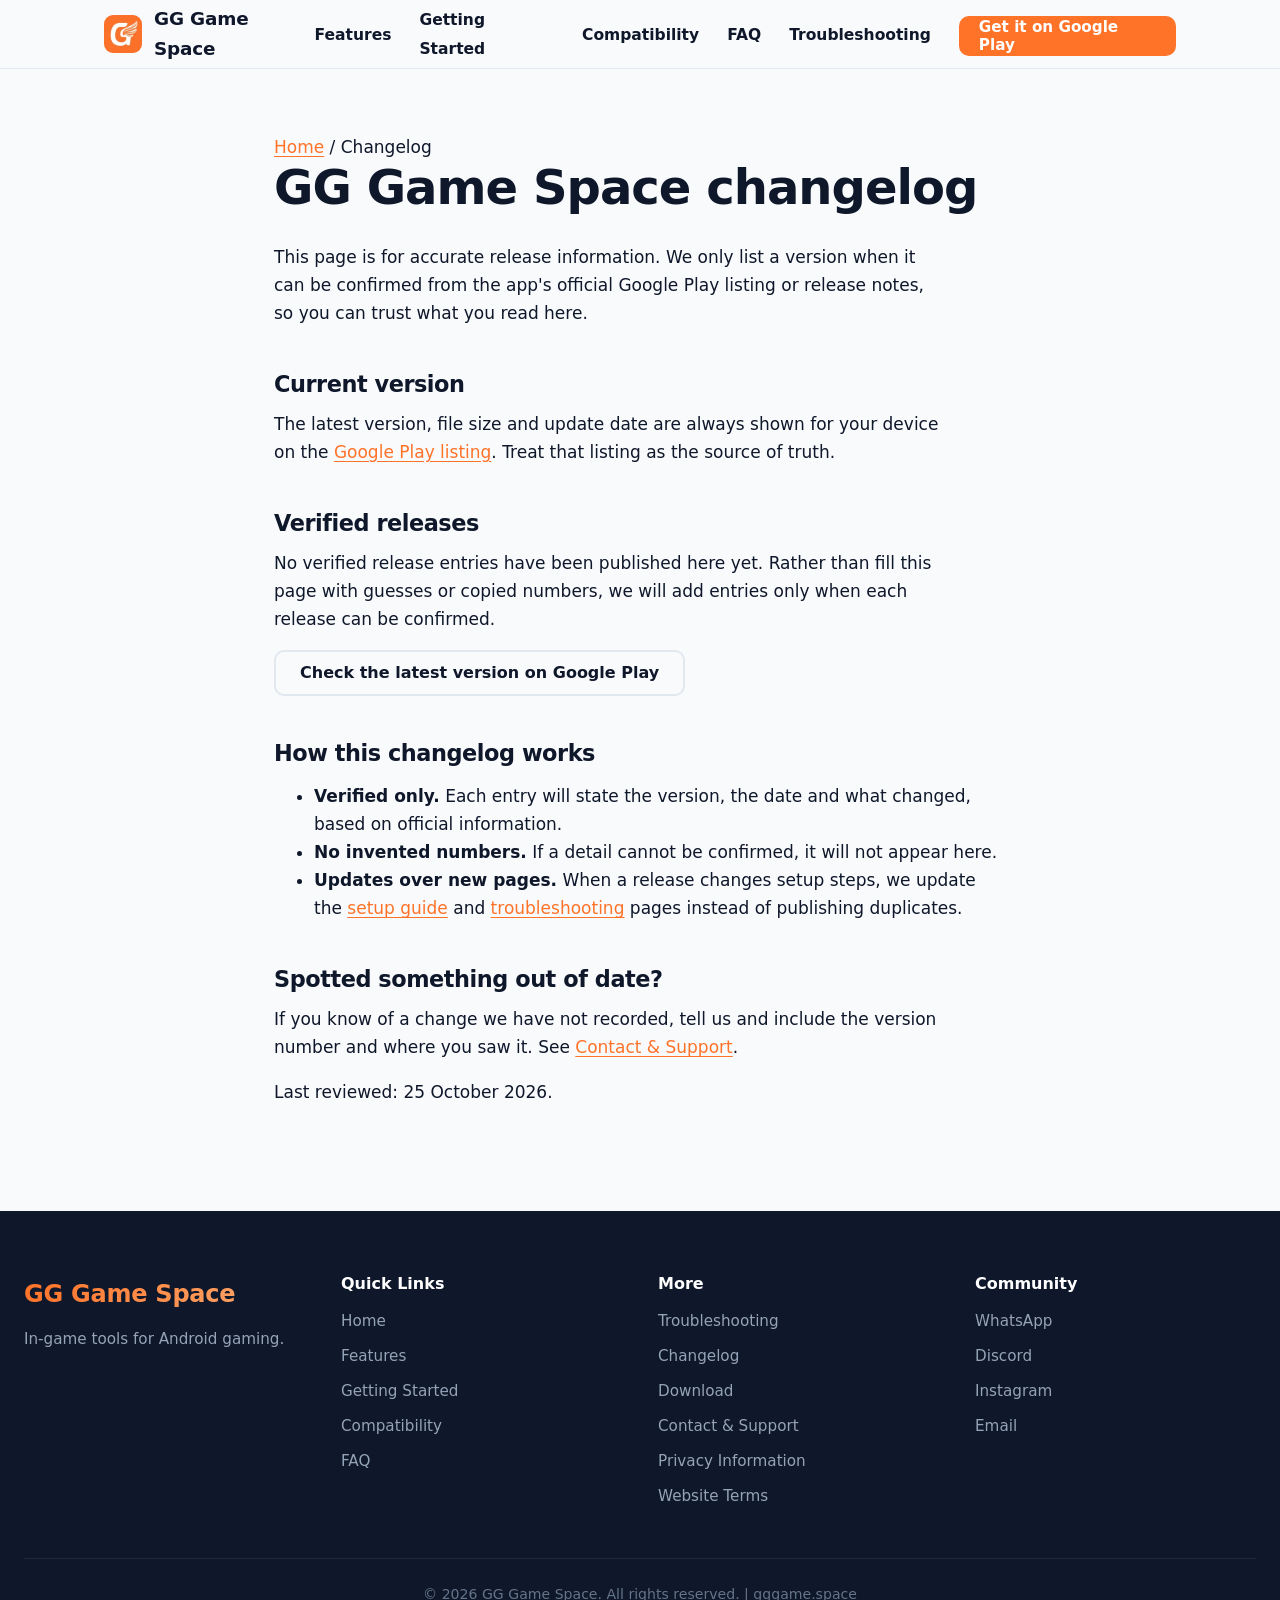
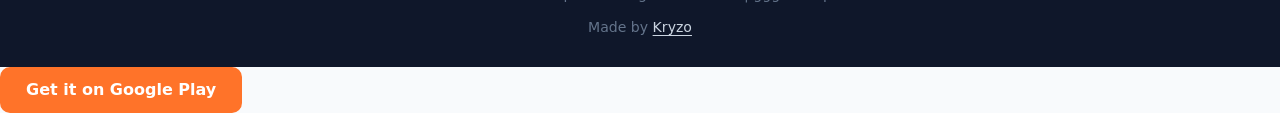
==== changelog.html @ 3f1c3c82 "Add files via upload" ====
<!doctype html>
<html lang="en">
<head>
<meta charset="utf-8">
<meta name="viewport" content="width=device-width,initial-scale=1">
<title>GG Game Space Changelog – Versions &amp; Updates</title>
<meta name="description" content="How the GG Game Space changelog works: where to check the current version on Google Play, and how verified release notes are added here over time.">
<meta name="keywords" content="GG Game Space, GG Game Space changelog, GG Game Space update, GG Game Space version, GG Game Space release notes, Android gaming tools updates">
<link rel="canonical" href="https://www.gggame.space/changelog">
<meta name="theme-color" content="#070b14">
<link rel="icon" href="/favicon.ico" sizes="32x32">
<link rel="icon" type="image/png" href="/assets/img/favicon-32.png">
<link rel="apple-touch-icon" href="/assets/img/apple-touch-icon.png">
<meta property="og:type" content="website">
<meta property="og:site_name" content="GG Game Space">
<meta property="og:title" content="GG Game Space Changelog – Versions &amp; Updates">
<meta property="og:description" content="Where to check the current GG Game Space version, and how verified release notes are added to this changelog.">
<meta property="og:url" content="https://www.gggame.space/changelog">
<meta property="og:image" content="https://www.gggame.space/assets/img/og-image.jpg">
<meta property="og:image:width" content="1733">
<meta property="og:image:height" content="907">
<meta name="twitter:card" content="summary_large_image">
<meta name="twitter:title" content="GG Game Space Changelog – Versions &amp; Updates">
<meta name="twitter:description" content="Where to check the current GG Game Space version, and how verified release notes are added to this changelog.">
<meta name="twitter:image" content="https://www.gggame.space/assets/img/og-image.jpg">
<script type="application/ld+json">{"@context":"https://schema.org","@type":"BreadcrumbList","itemListElement":[{"@type":"ListItem","position":1,"name":"Home","item":"https://www.gggame.space/"},{"@type":"ListItem","position":2,"name":"Changelog","item":"https://www.gggame.space/changelog"}]}</script>
<link rel="stylesheet" href="/assets/css/style.css">
</head>
<body>
<a class="skip" href="#main">Skip to content</a>
<header class="nav"><div class="wrap">
<a class="brand" href="/" aria-label="GG Game Space, homepage"><img src="/assets/img/logo-96.webp" width="38" height="38" alt=""><span>GG Game Space</span></a>
<button class="menu-btn" aria-label="Menu" aria-expanded="false" aria-controls="nav-links"><span></span></button>
<ul class="links" id="nav-links">
<li><a href="/features">Features</a></li>
<li><a href="/getting-started">Getting Started</a></li>
<li><a href="/compatibility">Compatibility</a></li>
<li><a href="/faq">FAQ</a></li>
<li><a href="/troubleshooting">Troubleshooting</a></li>
<li><a class="btn sm" data-download href="https://play.google.com/store/apps/details?id=com.zjx.gamebox">Download</a></li>
</ul></div></header>

<main id="main" class="legal"><div class="wrap">
<nav class="bcrumb" aria-label="Breadcrumb"><a href="/">Home</a> <span aria-hidden="true">/</span> <span aria-current="page">Changelog</span></nav>
<h1>GG Game Space changelog</h1>
<p>This page is for accurate release information. We only list a version when it can be confirmed from the app's official Google Play listing or release notes, so you can trust what you read here.</p>

<h2>Current version</h2>
<p>The latest version, file size and update date are always shown for your device on the <a href="https://play.google.com/store/apps/details?id=com.zjx.gamebox" target="_blank" rel="noopener noreferrer">Google Play listing</a>. Treat that listing as the source of truth.</p>

<h2>Verified releases</h2>
<p>No verified release entries have been published here yet. Rather than fill this page with guesses or copied numbers, we will add entries only when each release can be confirmed.</p>
<p class="lead-row"><a class="btn ghost" href="https://play.google.com/store/apps/details?id=com.zjx.gamebox" target="_blank" rel="noopener noreferrer">Check the latest version on Google Play</a></p>

<h2>How this changelog works</h2>
<ul>
<li><strong>Verified only.</strong> Each entry will state the version, the date and what changed, based on official information.</li>
<li><strong>No invented numbers.</strong> If a detail cannot be confirmed, it will not appear here.</li>
<li><strong>Updates over new pages.</strong> When a release changes setup steps, we update the <a href="/getting-started">setup guide</a> and <a href="/troubleshooting">troubleshooting</a> pages instead of publishing duplicates.</li>
</ul>

<h2>Spotted something out of date?</h2>
<p>If you know of a change we have not recorded, tell us and include the version number and where you saw it. See <a href="/contact">Contact &amp; Support</a>.</p>

<p class="updated">Last reviewed: 25 October 2026.</p>
</div></main>

<footer><div class="wrap"><div class="footer-grid">
<div class="footer-col"><a class="brand footer-brand" href="/" aria-label="GG Game Space, homepage">GG Game Space</a><p class="footer-tagline">In-game tools for Android gaming.</p></div>
<div class="footer-col"><h2>Quick Links</h2><ul><li><a href="/">Home</a></li><li><a href="/features">Features</a></li><li><a href="/getting-started">Getting Started</a></li><li><a href="/compatibility">Compatibility</a></li><li><a href="/faq">FAQ</a></li></ul></div>
<div class="footer-col"><h2>More</h2><ul><li><a href="/troubleshooting">Troubleshooting</a></li><li><a href="/changelog">Changelog</a></li><li><a href="/download">Download</a></li><li><a href="/contact">Contact &amp; Support</a></li><li><a href="/privacy">Privacy Information</a></li><li><a href="/terms">Website Terms</a></li></ul></div>
<div class="footer-col"><h2>Community</h2><ul><li><a href="https://chat.whatsapp.com/F58Pa9J7zvk4swQgJOlMnC" target="_blank" rel="noopener noreferrer">WhatsApp</a></li><li><a href="https://discord.gg/nmSEC42psM" target="_blank" rel="noopener noreferrer">Discord</a></li><li><a href="https://www.instagram.com/gg_gaming_apps2/" target="_blank" rel="noopener noreferrer">Instagram</a></li><li><a href="mailto:sahil@ggmousepro.com">Email</a></li></ul></div>
</div><div class="footer-bottom"><p>&copy; 2026 GG Game Space. All rights reserved. | gggame.space</p><p class="made-by">Made by <a href="https://www.kryzo.space/" target="_blank" rel="noopener noreferrer">Kryzo</a></p></div></div></footer>

<div class="sticky-cta"><a class="btn" data-download data-download-label href="https://play.google.com/store/apps/details?id=com.zjx.gamebox">Get it on Google Play</a></div>

<script src="/assets/js/config.js"></script><script src="/assets/js/main.js"></script>
</body>
</html>
---- assets/css/style.css ----
:root {
  --bg: #f8fafc;
  --surface: #f1f5f9;
  --line: #e2e8f0;
  --text: #0f172a;
  --muted: #64748b;
  --orange: #ff7329;
  --orange-d: #e0601a;
  --orange-light: #ffad73;
  --ink: #ffffff;
  --footer: #0f172a;
  --font: "Segoe UI Variable Display", "Segoe UI", system-ui, -apple-system, Roboto, "Helvetica Neue", Arial, sans-serif;
  --r: 10px;
  --max: 1120px;
  --hex: polygon(25% 3%, 75% 3%, 100% 50%, 75% 97%, 25% 97%, 0 50%);
}

* {
  box-sizing: border-box
}

html {
  scroll-behavior: smooth;
  scroll-padding-top: 84px
}

body {
  margin: 0;
  background: var(--bg);
  color: var(--text);
  font: 400 1.0625rem/1.65 var(--font);
  -webkit-font-smoothing: antialiased
}

img {
  max-width: 100%;
  height: auto;
  display: block
}

a {
  color: var(--orange);
  text-underline-offset: 3px
}

h1, h2, h3 {
  line-height: 1.1;
  letter-spacing: -.02em;
  margin: 0 0 .6em;
  font-weight: 800
}

h1 {
  font-size: clamp(2.4rem, 6vw, 4.4rem)
}

h2 {
  font-size: clamp(1.75rem, 3.6vw, 2.6rem)
}

h3 {
  font-size: 1.15rem;
  letter-spacing: -.01em;
  margin-bottom: .3em
}

p {
  margin: 0 0 1em;
  max-width: 62ch
}

:focus-visible {
  outline: 3px solid var(--orange);
  outline-offset: 3px;
  border-radius: 4px
}

.wrap {
  max-width: var(--max);
  margin: 0 auto;
  padding: 0 24px
}

section {
  padding: 88px 0
}

.skip {
  position: absolute;
  left: -999px;
  top: 8px;
  background: var(--orange);
  color: var(--ink);
  padding: 8px 14px;
  z-index: 99;
  border-radius: 6px
}

.skip:focus {
  left: 8px
}

.muted {
  color: var(--muted)
}

/* nav */
.nav {
  position: sticky;
  top: 0;
  z-index: 50;
  background: rgba(248, 250, 252, .94);
  backdrop-filter: blur(8px);
  border-bottom: 1px solid var(--line)
}

.nav .wrap {
  display: flex;
  align-items: center;
  justify-content: space-between;
  height: 68px
}

.brand {
  display: flex;
  align-items: center;
  gap: 12px;
  color: var(--text);
  text-decoration: none;
  font-weight: 800;
  font-size: 1.15rem;
  letter-spacing: -.01em
}

.brand img {
  width: 38px;
  height: 38px;
  border-radius: 9px
}

.links {
  display: flex;
  align-items: center;
  gap: 28px;
  list-style: none;
  margin: 0;
  padding: 0
}

.links a {
  color: var(--text);
  text-decoration: none;
  font-size: .97rem;
  font-weight: 600
}

.links a.btn {
  color: #fff
}

.links a:hover {
  color: var(--orange)
}

.menu-btn {
  display: none;
  background: none;
  border: 1px solid var(--line);
  color: var(--text);
  width: 44px;
  height: 44px;
  border-radius: var(--r);
  cursor: pointer
}

.menu-btn span, .menu-btn span::before, .menu-btn span::after {
  display: block;
  width: 20px;
  height: 2px;
  background: currentColor;
  margin: auto;
  position: relative;
  content: ""
}

.menu-btn span::before {
  position: absolute;
  top: -6px
}

.menu-btn span::after {
  position: absolute;
  top: 6px
}

/* buttons */
.btn {
  display: inline-flex;
  align-items: center;
  justify-content: center;
  gap: 8px;
  min-height: 46px;
  padding: 0 24px;
  border-radius: var(--r);
  font: 700 1rem var(--font);
  text-decoration: none;
  border: 2px solid var(--orange);
  background: var(--orange);
  color: var(--ink);
  cursor: pointer;
  transition: background .2s, transform .2s
}

.btn:hover {
  background: var(--orange-d);
  border-color: var(--orange-d)
}

.btn:active {
  transform: translateY(1px)
}

.btn.ghost {
  background: transparent;
  color: var(--text);
  border-color: var(--line)
}

.btn.ghost:hover {
  border-color: var(--orange);
  color: var(--orange)
}

.btn[aria-disabled="true"] {
  background: transparent;
  border: 2px dashed var(--line);
  color: var(--muted);
  cursor: not-allowed;
  pointer-events: none
}

.btn.sm {
  min-height: 40px;
  padding: 0 18px;
  font-size: .95rem
}

/* hero */
.hero {
  padding: 72px 0 96px;
  overflow: hidden
}

.hero .wrap {
  display: grid;
  grid-template-columns: 1fr 1.1fr;
  gap: 56px;
  align-items: center
}

.hero p.lead {
  font-size: 1.2rem;
  color: var(--muted)
}

.cta {
  display: flex;
  flex-wrap: wrap;
  gap: 14px;
  margin-top: 28px
}

.note {
  font-size: .9rem;
  color: var(--muted);
  margin-top: 14px
}

.ringbox {
  position: relative;
  display: grid;
  place-items: center;
  width: 100%;
  max-width: 480px;
  aspect-ratio: 1;
  justify-self: center
}

.ringbox::before {
  content: "";
  position: absolute;
  inset: 0;
  width: calc(66% + 2.6%);
  aspect-ratio: 1;
  margin: auto;
  border-radius: 50%;
  background: repeating-conic-gradient(var(--orange) 0 5deg, transparent 5deg 9deg);
  -webkit-mask: radial-gradient(circle closest-side, transparent calc(100% - 3px), #000 calc(100% - 2.5px), #000 100%, transparent calc(100% + .5px));
  mask: radial-gradient(circle closest-side, transparent calc(100% - 3px), #000 calc(100% - 2.5px), #000 100%, transparent calc(100% + .5px));
  opacity: .9;
  animation: spin 90s linear infinite
}

.ringbox img {
  position: relative;
  width: 66%;
  border-radius: 50%;
  box-shadow: 0 16px 40px rgba(15, 23, 42, .18)
}

@keyframes spin {
  to {
    transform: rotate(360deg)
  }
}

/* features: hex icons, no card boxes */
.feat {
  display: grid;
  grid-template-columns: repeat(3, 1fr);
  gap: 40px 36px;
  margin-top: 48px;
  padding: 0;
  list-style: none
}

.feat li {
  display: grid;
  grid-template-columns: 64px 1fr;
  gap: 16px;
  align-items: start;
  transition: transform .2s ease
}

.feat li:hover {
  transform: translateY(-3px)
}

.hex {
  width: 64px;
  height: 64px;
  clip-path: var(--hex);
  background: var(--orange);
  display: grid;
  place-items: center;
  transition: box-shadow .2s ease, transform .2s ease
}

.feat li:hover .hex {
  transform: scale(1.04);
  box-shadow: 0 5px 14px rgba(224, 96, 26, .16)
}

.hex i {
  width: 58px;
  height: 58px;
  clip-path: var(--hex);
  background: var(--surface);
  display: grid;
  place-items: center
}

.hex svg {
  width: 28px;
  height: 28px;
  stroke: var(--orange);
  fill: none;
  stroke-width: 1.8;
  stroke-linecap: round;
  stroke-linejoin: round
}

.feat p {
  color: var(--muted);
  margin: 0;
  font-size: .98rem
}

.tint {
  background: var(--surface);
  border-block: 1px solid var(--line)
}

/* about / showcase */
.two {
  display: grid;
  grid-template-columns: 1fr 1fr;
  gap: 56px;
  align-items: center
}

.shots {
  display: grid;
  grid-template-columns: 1fr;
  gap: 24px;
  margin-top: 40px;
  align-items: start
}

.shots figure {
  margin: 0
}

.shots img {
  border-radius: 12px;
  border: 1px solid var(--line);
  width: 100%
}

figcaption {
  font-size: .9rem;
  color: var(--muted);
  margin-top: 10px
}

/* steps */
.steps {
  list-style: none;
  margin: 40px 0 0;
  padding: 0;
  display: grid;
  grid-template-columns: repeat(3, 1fr);
  gap: 32px;
  counter-reset: s
}

.steps li {
  border-top: 3px solid var(--orange);
  padding-top: 18px;
  counter-increment: s
}

.steps li::before {
  content: counter(s);
  display: block;
  font-weight: 800;
  font-size: 2rem;
  color: var(--orange);
  line-height: 1;
  margin-bottom: 10px
}

.steps p {
  color: var(--muted)
}

/* compat + faq */
dl.spec {
  margin: 32px 0 0;
  border-top: 1px solid var(--line)
}

dl.spec div {
  display: grid;
  grid-template-columns: 220px 1fr;
  gap: 16px;
  padding: 16px 0;
  border-bottom: 1px solid var(--line)
}

dl.spec dt {
  font-weight: 700
}

dl.spec dd {
  margin: 0
}

.faq {
  margin-top: 32px;
  max-width: 780px
}

details {
  border-bottom: 1px solid var(--line)
}

summary {
  cursor: pointer;
  padding: 18px 36px 18px 0;
  font-weight: 700;
  list-style: none;
  position: relative
}

summary::-webkit-details-marker {
  display: none
}

summary::after {
  content: "+";
  position: absolute;
  right: 6px;
  top: 14px;
  font-size: 1.5rem;
  color: var(--orange);
  transition: transform .2s
}

details[open] summary::after {
  transform: rotate(45deg)
}

details p {
  color: var(--muted);
  padding-right: 36px
}

.dl-box {
  border: 1px solid var(--line);
  border-radius: 14px;
  padding: 36px;
  background: var(--bg);
  display: flex;
  flex-wrap: wrap;
  gap: 28px;
  align-items: center;
  justify-content: space-between
}

.dl-box p {
  margin: 0
}

/* footer + legal */
footer {
  background: var(--footer);
  color: #fff;
  padding: 64px 0 28px;
  font-size: .95rem
}

footer .wrap {
  max-width: 1280px
}

.footer-grid {
  display: grid;
  grid-template-columns: repeat(4, minmax(0, 1fr));
  gap: 36px;
  margin-bottom: 48px
}

.footer-brand {
  font-size: 1.5rem;
  background: linear-gradient(100deg, var(--orange), var(--orange-light));
  background-clip: text;
  -webkit-background-clip: text;
  color: transparent
}

.footer-tagline {
  color: #94a3b8;
  margin: 12px 0 0
}

.footer-col h2 {
  font-size: 1rem;
  letter-spacing: 0;
  margin: 0 0 16px;
  color: #fff
}

footer ul {
  list-style: none;
  margin: 0;
  padding: 0;
  display: grid;
  gap: 10px
}

footer a {
  color: #94a3b8;
  text-decoration: none;
  transition: color .2s, transform .2s
}

footer a:hover {
  color: #fff
}

footer li a {
  display: inline-block
}

footer li a:hover {
  transform: translateX(2px)
}

.footer-bottom {
  border-top: 1px solid #1e293b;
  padding-top: 24px;
  text-align: center;
  color: #64748b
}

.footer-bottom p {
  max-width: none;
  margin: 0 auto;
  font-size: .88rem
}

.footer-bottom .made-by {
  margin-top: 10px
}

.footer-bottom .made-by a {
  color: #cbd5e1;
  text-decoration: underline;
  text-underline-offset: 3px
}

.legal {
  padding: 64px 0 88px
}

.legal .wrap {
  max-width: 780px
}

.legal h2 {
  font-size: 1.4rem;
  margin-top: 2em
}

@media (max-width:900px) {
  section {
    padding: 64px 0
  }

  .hero .wrap, .two {
    grid-template-columns: 1fr;
    gap: 40px
  }

  .hero .ringbox {
    order: -1
  }

  .feat, .steps {
    grid-template-columns: 1fr 1fr
  }

  .shots {
    grid-template-columns: 1fr
  }

  .footer-grid {
    grid-template-columns: repeat(2, minmax(0, 1fr))
  }
}

@media (max-width:720px) {
  .wrap {
    padding-right: 16px;
    padding-left: 16px
  }

  section {
    padding: 48px 0
  }

  .hero {
    padding: 32px 0 56px
  }

  .hero .wrap {
    gap: 20px
  }

  h1 {
    font-size: clamp(2rem, 9vw, 2.6rem)
  }

  .hero p.lead {
    font-size: 1.05rem
  }

  .cta .btn {
    flex: 1 1 100%
  }

  .menu-btn {
    display: block
  }

  .links {
    display: none;
    position: absolute;
    top: 68px;
    left: 0;
    right: 0;
    flex-direction: column;
    align-items: stretch;
    gap: 0;
    background: var(--bg);
    border-bottom: 1px solid var(--line);
    padding: 8px 24px 20px
  }

  .links.open {
    display: flex
  }

  .links li a {
    display: block;
    padding: 14px 0;
    border-bottom: 1px solid var(--line)
  }

  .links li a.btn {
    display: inline-flex;
    width: 100%;
    justify-content: center;
    padding: 0 18px
  }

  .links li:last-child a {
    border: 0;
    margin-top: 12px
  }

  .feat, .steps {
    grid-template-columns: 1fr
  }

  .footer-grid {
    grid-template-columns: 1fr 1fr;
    gap: 32px 20px
  }

  .dl-box {
    padding: 24px
  }

  dl.spec div {
    grid-template-columns: 1fr;
    gap: 4px
  }

}

@media (prefers-reduced-motion:reduce) {
  html {
    scroll-behavior: auto
  }

  .ringbox::before {
    animation: none
  }

  * {
    transition: none !important
  }
}

.legal h1 {
  font-size: clamp(2rem, 5vw, 3rem)
}

.foot-desc {
  margin: 12px 0 0
}
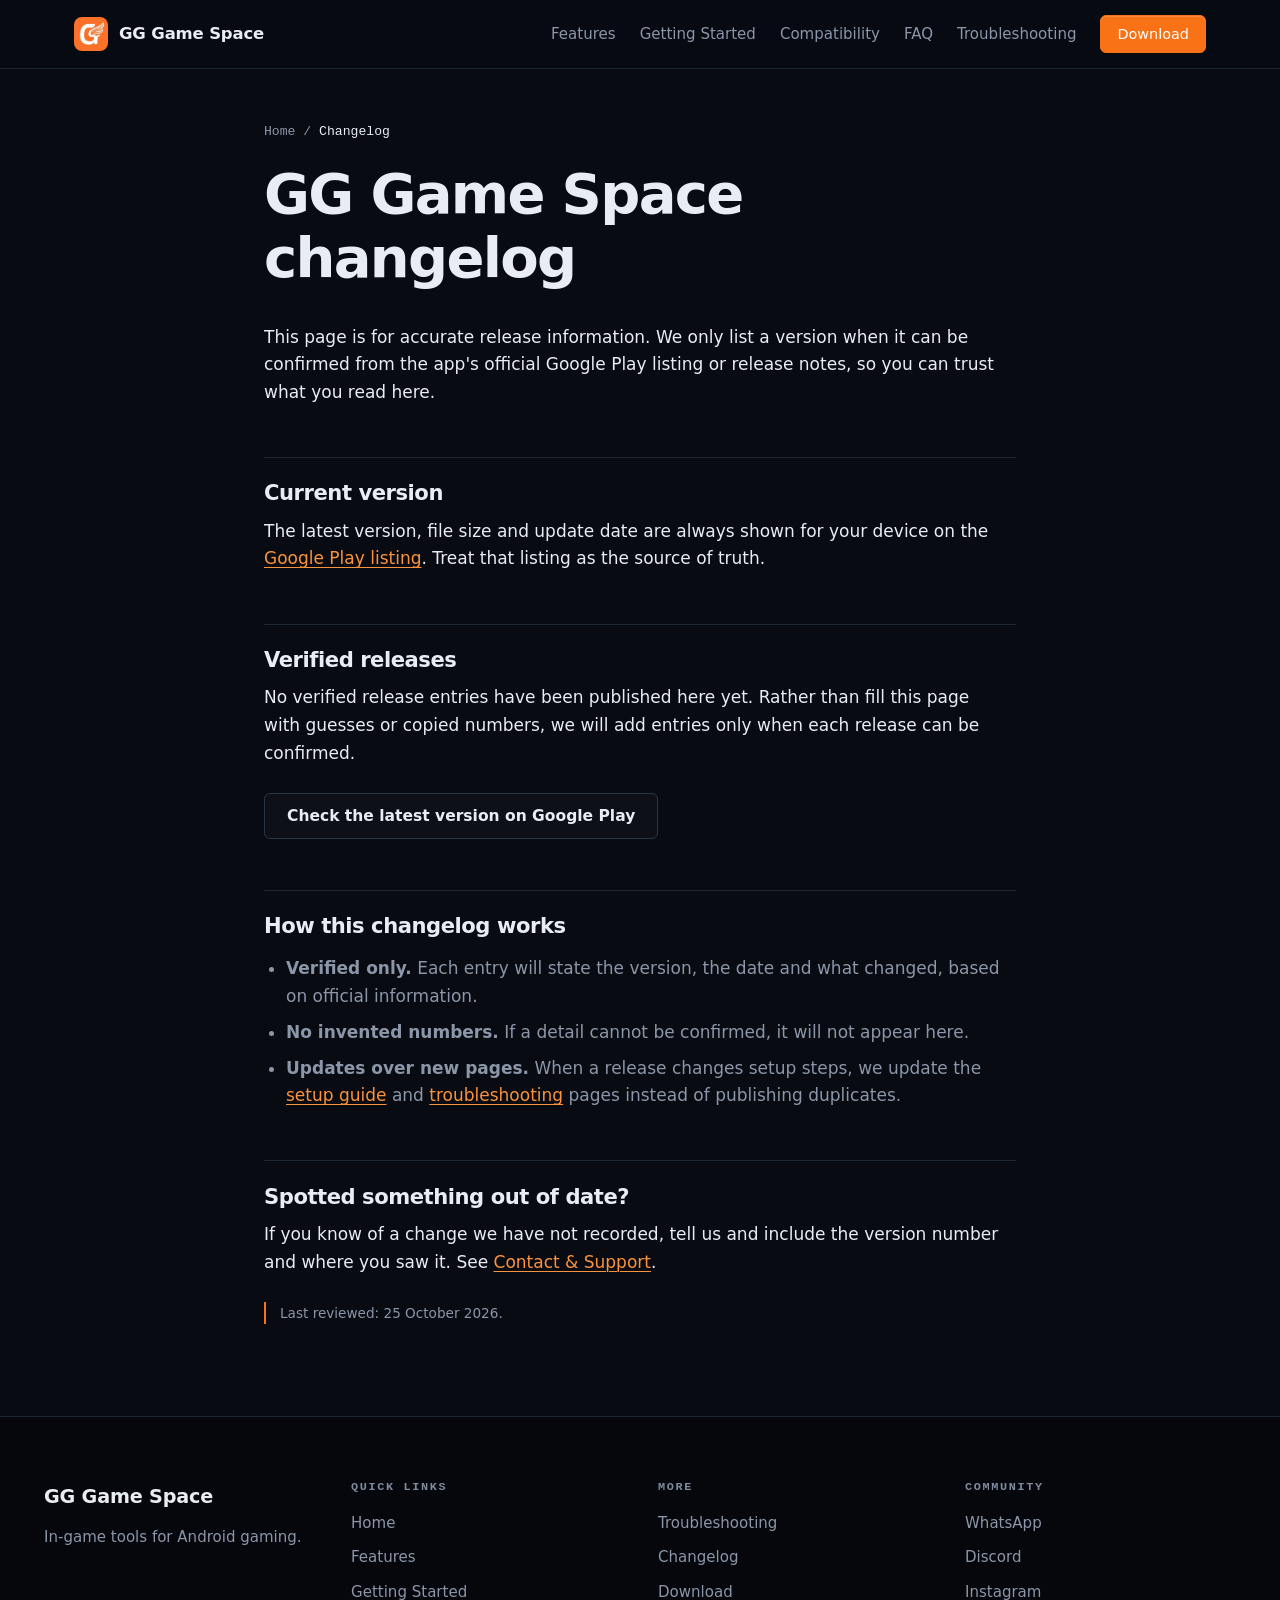
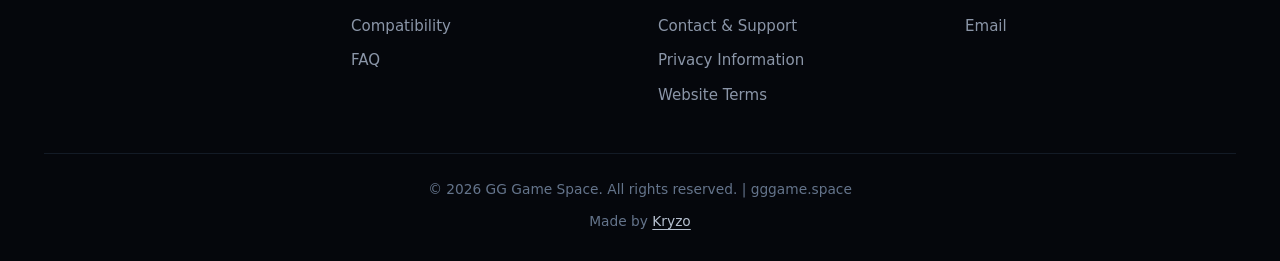
==== commit 42f3eb84: "Add files via upload" ====
--- a/changelog.html
+++ b/changelog.html
@@ -7,7 +7,7 @@
 <meta name="description" content="How the GG Game Space changelog works: where to check the current version on Google Play, and how verified release notes are added here over time.">
 <meta name="keywords" content="GG Game Space, GG Game Space changelog, GG Game Space update, GG Game Space version, GG Game Space release notes, Android gaming tools updates">
 <link rel="canonical" href="https://www.gggame.space/changelog">
-<meta name="theme-color" content="#070b14">
+<meta name="theme-color" content="#080b12">
 <link rel="icon" href="/favicon.ico" sizes="32x32">
 <link rel="icon" type="image/png" href="/assets/img/favicon-32.png">
 <link rel="apple-touch-icon" href="/assets/img/apple-touch-icon.png">
--- a/assets/css/style.css
+++ b/assets/css/style.css
@@ -1,18 +1,29 @@
+/* ==========================================================================
+   GG Game Space — interface styles
+   Direction: dark "instrument panel" look. Hairline structure, sharp corners,
+   a single restrained orange accent, and mono labels for technical values.
+   No external fonts or assets — everything falls back to the system stack.
+   ========================================================================== */
+
 :root {
-  --bg: #f8fafc;
-  --surface: #f1f5f9;
-  --line: #e2e8f0;
-  --text: #0f172a;
-  --muted: #64748b;
-  --orange: #ff7329;
-  --orange-d: #e0601a;
-  --orange-light: #ffad73;
-  --ink: #ffffff;
-  --footer: #0f172a;
-  --font: "Segoe UI Variable Display", "Segoe UI", system-ui, -apple-system, Roboto, "Helvetica Neue", Arial, sans-serif;
-  --r: 10px;
-  --max: 1120px;
-  --hex: polygon(25% 3%, 75% 3%, 100% 50%, 75% 97%, 25% 97%, 0 50%);
+  --bg: #080b12;
+  --panel: #0e131c;
+  --panel-2: #0b0f16;
+  --line: #1d2734;
+  --line-2: #2a3646;
+  --text: #e8ecf3;
+  --muted: #8b96a8;
+  --orange: #f97316;
+  --orange-2: #fb923c;
+  --orange-soft: rgba(249, 115, 22, .12);
+  --ok: #34d399;
+  --warn: #f5b942;
+  --on-accent: #ffffff;
+  --footer: #05070c;
+  --sans: "Segoe UI Variable Display", "Segoe UI", system-ui, -apple-system, Roboto, "Helvetica Neue", Arial, sans-serif;
+  --mono: "JetBrains Mono", "SFMono-Regular", ui-monospace, Menlo, Consolas, "Courier New", monospace;
+  --r: 6px;
+  --max: 1180px;
 }
 
 * {
@@ -21,14 +32,16 @@
 
 html {
   scroll-behavior: smooth;
-  scroll-padding-top: 84px
+  scroll-padding-top: 84px;
+  -webkit-text-size-adjust: 100%;
+  color-scheme: dark
 }
 
 body {
   margin: 0;
   background: var(--bg);
   color: var(--text);
-  font: 400 1.0625rem/1.65 var(--font);
+  font: 400 1.0625rem/1.62 var(--sans);
   -webkit-font-smoothing: antialiased
 }
 
@@ -39,42 +52,50 @@
 }
 
 a {
-  color: var(--orange);
-  text-underline-offset: 3px
+  color: var(--orange-2);
+  text-underline-offset: 3px;
+  text-decoration-thickness: 1px
+}
+
+a:hover {
+  color: var(--orange)
 }
 
 h1, h2, h3 {
-  line-height: 1.1;
-  letter-spacing: -.02em;
+  line-height: 1.14;
+  letter-spacing: -.022em;
   margin: 0 0 .6em;
-  font-weight: 800
+  font-weight: 700;
+  color: var(--text)
 }
 
 h1 {
-  font-size: clamp(2.4rem, 6vw, 4.4rem)
+  font-size: clamp(2.1rem, 5vw, 3.5rem);
+  letter-spacing: -.03em
 }
 
 h2 {
-  font-size: clamp(1.75rem, 3.6vw, 2.6rem)
+  font-size: clamp(1.5rem, 2.7vw, 2.05rem)
 }
 
 h3 {
-  font-size: 1.15rem;
-  letter-spacing: -.01em;
+  font-size: 1.06rem;
+  letter-spacing: -.012em;
   margin-bottom: .3em
 }
 
 p {
   margin: 0 0 1em;
-  max-width: 62ch
+  max-width: 68ch
 }
 
 :focus-visible {
-  outline: 3px solid var(--orange);
+  outline: 2px solid var(--orange);
   outline-offset: 3px;
   border-radius: 4px
 }
 
+/* ---------- layout ---------- */
 .wrap {
   max-width: var(--max);
   margin: 0 auto;
@@ -82,7 +103,17 @@
 }
 
 section {
-  padding: 88px 0
+  padding: 84px 0
+}
+
+.muted {
+  color: var(--muted)
+}
+
+.note {
+  font-size: .9rem;
+  color: var(--muted);
+  margin-top: 18px
 }
 
 .skip {
@@ -90,27 +121,23 @@
   left: -999px;
   top: 8px;
   background: var(--orange);
-  color: var(--ink);
-  padding: 8px 14px;
+  color: var(--on-accent);
+  padding: 10px 16px;
   z-index: 99;
-  border-radius: 6px
+  border-radius: var(--r)
 }
 
 .skip:focus {
   left: 8px
 }
 
-.muted {
-  color: var(--muted)
-}
-
-/* nav */
+/* ---------- navigation ---------- */
 .nav {
   position: sticky;
   top: 0;
   z-index: 50;
-  background: rgba(248, 250, 252, .94);
-  backdrop-filter: blur(8px);
+  background: rgba(8, 11, 18, .86);
+  backdrop-filter: blur(14px) saturate(140%);
   border-bottom: 1px solid var(--line)
 }
 
@@ -118,48 +145,53 @@
   display: flex;
   align-items: center;
   justify-content: space-between;
-  height: 68px
+  height: 68px;
+  gap: 20px
 }
 
 .brand {
   display: flex;
   align-items: center;
-  gap: 12px;
+  gap: 11px;
   color: var(--text);
   text-decoration: none;
-  font-weight: 800;
-  font-size: 1.15rem;
-  letter-spacing: -.01em
+  font-weight: 700;
+  font-size: 1.03rem;
+  letter-spacing: -.01em;
+  white-space: nowrap
 }
 
 .brand img {
-  width: 38px;
-  height: 38px;
-  border-radius: 9px
+  width: 34px;
+  height: 34px;
+  border-radius: 8px
 }
 
 .links {
   display: flex;
   align-items: center;
-  gap: 28px;
+  gap: 24px;
   list-style: none;
   margin: 0;
   padding: 0
 }
 
 .links a {
-  color: var(--text);
+  color: var(--muted);
   text-decoration: none;
-  font-size: .97rem;
-  font-weight: 600
-}
-
-.links a.btn {
-  color: #fff
-}
-
-.links a:hover {
-  color: var(--orange)
+  font-size: .94rem;
+  font-weight: 500;
+  transition: color .16s ease
+}
+
+.links a:hover,
+.links a[aria-current="page"] {
+  color: var(--text)
+}
+
+.links a.btn,
+.links a.btn:hover {
+  color: var(--on-accent)
 }
 
 .menu-btn {
@@ -167,16 +199,18 @@
   background: none;
   border: 1px solid var(--line);
   color: var(--text);
-  width: 44px;
-  height: 44px;
+  width: 42px;
+  height: 42px;
   border-radius: var(--r);
   cursor: pointer
 }
 
-.menu-btn span, .menu-btn span::before, .menu-btn span::after {
+.menu-btn span,
+.menu-btn span::before,
+.menu-btn span::after {
   display: block;
-  width: 20px;
-  height: 2px;
+  width: 18px;
+  height: 1.5px;
   background: currentColor;
   margin: auto;
   position: relative;
@@ -185,35 +219,37 @@
 
 .menu-btn span::before {
   position: absolute;
-  top: -6px
+  top: -5px
 }
 
 .menu-btn span::after {
   position: absolute;
-  top: 6px
-}
-
-/* buttons */
+  top: 5px
+}
+
+/* ---------- buttons ---------- */
 .btn {
   display: inline-flex;
   align-items: center;
   justify-content: center;
   gap: 8px;
   min-height: 46px;
-  padding: 0 24px;
+  padding: 0 22px;
   border-radius: var(--r);
-  font: 700 1rem var(--font);
+  font: 600 .97rem var(--sans);
   text-decoration: none;
-  border: 2px solid var(--orange);
+  border: 1px solid var(--orange);
   background: var(--orange);
-  color: var(--ink);
+  color: var(--on-accent);
   cursor: pointer;
-  transition: background .2s, transform .2s
+  box-shadow: inset 0 1px 0 rgba(255, 255, 255, .16);
+  transition: background .18s ease, border-color .18s ease, transform .18s ease, color .18s ease
 }
 
 .btn:hover {
-  background: var(--orange-d);
-  border-color: var(--orange-d)
+  background: var(--orange-2);
+  border-color: var(--orange-2);
+  color: var(--on-accent)
 }
 
 .btn:active {
@@ -221,254 +257,442 @@
 }
 
 .btn.ghost {
-  background: transparent;
+  background: rgba(255, 255, 255, .02);
   color: var(--text);
-  border-color: var(--line)
+  border-color: var(--line-2);
+  box-shadow: none
 }
 
 .btn.ghost:hover {
-  border-color: var(--orange);
-  color: var(--orange)
+  border-color: var(--muted);
+  background: rgba(255, 255, 255, .05);
+  color: var(--text)
 }
 
 .btn[aria-disabled="true"] {
   background: transparent;
-  border: 2px dashed var(--line);
+  border: 1px dashed var(--line-2);
   color: var(--muted);
   cursor: not-allowed;
-  pointer-events: none
+  pointer-events: none;
+  box-shadow: none
 }
 
 .btn.sm {
-  min-height: 40px;
-  padding: 0 18px;
-  font-size: .95rem
-}
-
-/* hero */
+  min-height: 38px;
+  padding: 0 16px;
+  font-size: .9rem
+}
+
+/* ---------- hero ---------- */
 .hero {
-  padding: 72px 0 96px;
-  overflow: hidden
+  position: relative;
+  padding: 74px 0 88px;
+  border-bottom: 1px solid var(--line);
+  background-image:
+    radial-gradient(ellipse 52% 68% at 86% -22%, rgba(249, 115, 22, .13), transparent 62%),
+    linear-gradient(rgba(255, 255, 255, .022) 1px, transparent 1px),
+    linear-gradient(90deg, rgba(255, 255, 255, .022) 1px, transparent 1px);
+  background-size: auto, 46px 46px, 46px 46px;
+  background-position: 0 0, -1px -1px, -1px -1px
 }
 
 .hero .wrap {
   display: grid;
-  grid-template-columns: 1fr 1.1fr;
+  grid-template-columns: 1.1fr .9fr;
   gap: 56px;
   align-items: center
 }
 
+.eyebrow {
+  display: inline-flex;
+  align-items: center;
+  gap: 9px;
+  font-family: var(--mono);
+  font-size: .74rem;
+  text-transform: uppercase;
+  letter-spacing: .16em;
+  color: var(--muted);
+  margin: 0 0 20px
+}
+
+.eyebrow::before {
+  content: "";
+  width: 7px;
+  height: 7px;
+  border-radius: 50%;
+  background: var(--orange);
+  box-shadow: 0 0 0 4px var(--orange-soft)
+}
+
+.hero h1 .hl {
+  color: var(--orange)
+}
+
 .hero p.lead {
-  font-size: 1.2rem;
-  color: var(--muted)
+  font-size: 1.12rem;
+  color: var(--muted);
+  max-width: 56ch
 }
 
 .cta {
   display: flex;
   flex-wrap: wrap;
-  gap: 14px;
-  margin-top: 28px
-}
-
-.note {
-  font-size: .9rem;
-  color: var(--muted);
-  margin-top: 14px
-}
-
-.ringbox {
+  gap: 12px;
+  margin-top: 30px
+}
+
+/* device / screenshot frame */
+.device {
   position: relative;
-  display: grid;
-  place-items: center;
+  justify-self: center;
   width: 100%;
-  max-width: 480px;
-  aspect-ratio: 1;
-  justify-self: center
-}
-
-.ringbox::before {
+  max-width: 540px;
+  margin: 0;
+  padding: 10px;
+  border-radius: 10px;
+  border: 1px solid var(--line-2);
+  background: var(--panel);
+  box-shadow: 0 30px 70px rgba(0, 0, 0, .55)
+}
+
+.device::after {
   content: "";
   position: absolute;
   inset: 0;
-  width: calc(66% + 2.6%);
-  aspect-ratio: 1;
-  margin: auto;
-  border-radius: 50%;
-  background: repeating-conic-gradient(var(--orange) 0 5deg, transparent 5deg 9deg);
-  -webkit-mask: radial-gradient(circle closest-side, transparent calc(100% - 3px), #000 calc(100% - 2.5px), #000 100%, transparent calc(100% + .5px));
-  mask: radial-gradient(circle closest-side, transparent calc(100% - 3px), #000 calc(100% - 2.5px), #000 100%, transparent calc(100% + .5px));
-  opacity: .9;
-  animation: spin 90s linear infinite
-}
-
-.ringbox img {
-  position: relative;
-  width: 66%;
-  border-radius: 50%;
-  box-shadow: 0 16px 40px rgba(15, 23, 42, .18)
-}
-
-@keyframes spin {
-  to {
-    transform: rotate(360deg)
-  }
-}
-
-/* features: hex icons, no card boxes */
-.feat {
+  border-radius: 10px;
+  pointer-events: none;
+  background: linear-gradient(180deg, rgba(255, 255, 255, .06), transparent 28%)
+}
+
+.device img {
+  width: 100%;
+  border-radius: 6px
+}
+
+/* ---------- trust strip ---------- */
+.trust {
+  border-bottom: 1px solid var(--line);
+  background: var(--panel-2)
+}
+
+.trust .wrap {
   display: grid;
-  grid-template-columns: repeat(3, 1fr);
-  gap: 40px 36px;
-  margin-top: 48px;
+  grid-template-columns: repeat(3, 1fr)
+}
+
+.trust .wrap > div {
+  display: grid;
+  gap: 6px;
+  padding: 22px 26px;
+  border-left: 1px solid var(--line)
+}
+
+.trust .wrap > div:first-child {
+  border-left: 0;
+  padding-left: 0
+}
+
+.t-label {
+  font-family: var(--mono);
+  font-size: .72rem;
+  text-transform: uppercase;
+  letter-spacing: .14em;
+  color: var(--muted)
+}
+
+.t-value {
+  font-size: 1rem;
+  font-weight: 600;
+  color: var(--text)
+}
+
+/* ---------- section headers ---------- */
+.sec-head {
+  display: grid;
+  grid-template-columns: 52px 1fr;
+  gap: 22px;
+  align-items: baseline;
+  border-top: 1px solid var(--line);
+  padding-top: 22px;
+  margin-bottom: 24px
+}
+
+.sec-num {
+  font-family: var(--mono);
+  font-size: .8rem;
+  letter-spacing: .08em;
+  color: var(--orange)
+}
+
+.sec-head h2 {
+  margin: 0
+}
+
+/* ---------- tool grid (home) ---------- */
+.tools {
+  list-style: none;
+  margin: 30px 0 0;
   padding: 0;
-  list-style: none
-}
-
-.feat li {
-  display: grid;
-  grid-template-columns: 64px 1fr;
-  gap: 16px;
-  align-items: start;
-  transition: transform .2s ease
-}
-
-.feat li:hover {
-  transform: translateY(-3px)
-}
-
-.hex {
-  width: 64px;
-  height: 64px;
-  clip-path: var(--hex);
-  background: var(--orange);
-  display: grid;
-  place-items: center;
-  transition: box-shadow .2s ease, transform .2s ease
-}
-
-.feat li:hover .hex {
-  transform: scale(1.04);
-  box-shadow: 0 5px 14px rgba(224, 96, 26, .16)
-}
-
-.hex i {
-  width: 58px;
-  height: 58px;
-  clip-path: var(--hex);
-  background: var(--surface);
-  display: grid;
-  place-items: center
-}
-
-.hex svg {
-  width: 28px;
-  height: 28px;
+  columns: 2;
+  column-gap: 52px;
+  column-rule: 1px solid var(--line)
+}
+
+.tools li {
+  break-inside: avoid;
+  padding: 20px 0;
+  border-bottom: 1px solid var(--line)
+}
+
+.tools h3 {
+  display: flex;
+  align-items: center;
+  gap: 10px;
+  margin: 0 0 6px
+}
+
+.tools svg {
+  width: 19px;
+  height: 19px;
+  flex: none;
   stroke: var(--orange);
   fill: none;
-  stroke-width: 1.8;
+  stroke-width: 1.7;
   stroke-linecap: round;
   stroke-linejoin: round
 }
 
-.feat p {
-  color: var(--muted);
+.tools p {
   margin: 0;
-  font-size: .98rem
-}
-
-.tint {
-  background: var(--surface);
-  border-block: 1px solid var(--line)
-}
-
-/* about / showcase */
-.two {
+  color: var(--muted);
+  font-size: .93rem;
+  max-width: none
+}
+
+.learn {
+  display: inline-block;
+  margin-top: 10px;
+  font-family: var(--mono);
+  font-size: .82rem;
+  font-weight: 500;
+  letter-spacing: .02em;
+  text-decoration: none;
+  color: var(--orange-2)
+}
+
+.learn::after {
+  content: " \2192";
+  display: inline-block;
+  transition: transform .18s ease
+}
+
+.learn:hover::after {
+  transform: translateX(3px)
+}
+
+/* ---------- screenshot gallery ---------- */
+.gallery {
   display: grid;
-  grid-template-columns: 1fr 1fr;
-  gap: 56px;
-  align-items: center
-}
-
-.shots {
-  display: grid;
-  grid-template-columns: 1fr;
+  grid-template-columns: 1.6fr 1fr;
   gap: 24px;
-  margin-top: 40px;
+  margin-top: 30px;
   align-items: start
 }
 
-.shots figure {
+.gallery figure {
   margin: 0
 }
 
-.shots img {
-  border-radius: 12px;
+.gallery img {
+  width: 100%;
+  border-radius: 8px;
   border: 1px solid var(--line);
-  width: 100%
+  background: var(--panel)
 }
 
 figcaption {
-  font-size: .9rem;
-  color: var(--muted);
-  margin-top: 10px
-}
-
-/* steps */
-.steps {
+  font-family: var(--mono);
+  font-size: .82rem;
+  letter-spacing: .01em;
+  color: var(--muted);
+  margin-top: 12px
+}
+
+/* ---------- numbered flow ---------- */
+.flow {
   list-style: none;
-  margin: 40px 0 0;
+  margin: 30px 0 0;
   padding: 0;
   display: grid;
   grid-template-columns: repeat(3, 1fr);
-  gap: 32px;
-  counter-reset: s
-}
-
-.steps li {
-  border-top: 3px solid var(--orange);
-  padding-top: 18px;
-  counter-increment: s
-}
-
-.steps li::before {
-  content: counter(s);
+  border-top: 1px solid var(--line);
+  counter-reset: f
+}
+
+.flow li {
+  counter-increment: f;
+  padding: 26px 26px 30px 0;
+  border-right: 1px solid var(--line)
+}
+
+.flow li + li {
+  padding-left: 26px
+}
+
+.flow li:last-child {
+  border-right: 0;
+  padding-right: 0
+}
+
+.flow li::before {
+  content: "0" counter(f);
   display: block;
-  font-weight: 800;
-  font-size: 2rem;
+  font-family: var(--mono);
+  font-size: .82rem;
+  letter-spacing: .1em;
   color: var(--orange);
-  line-height: 1;
-  margin-bottom: 10px
-}
-
-.steps p {
-  color: var(--muted)
-}
-
-/* compat + faq */
+  margin-bottom: 14px
+}
+
+.flow h3 {
+  margin: 0 0 6px
+}
+
+.flow p {
+  margin: 0;
+  color: var(--muted);
+  font-size: .93rem
+}
+
+/* ---------- spec list ---------- */
 dl.spec {
-  margin: 32px 0 0;
+  margin: 26px 0 0;
   border-top: 1px solid var(--line)
 }
 
-dl.spec div {
+dl.spec > div {
   display: grid;
   grid-template-columns: 220px 1fr;
-  gap: 16px;
+  gap: 20px;
   padding: 16px 0;
   border-bottom: 1px solid var(--line)
 }
 
 dl.spec dt {
-  font-weight: 700
+  font-family: var(--mono);
+  font-size: .78rem;
+  text-transform: uppercase;
+  letter-spacing: .06em;
+  font-weight: 600;
+  color: var(--muted);
+  padding-top: 3px
 }
 
 dl.spec dd {
-  margin: 0
-}
-
+  margin: 0;
+  color: var(--text)
+}
+
+/* ---------- data table ---------- */
+.table-wrap {
+  overflow-x: auto;
+  margin-top: 30px;
+  border: 1px solid var(--line);
+  border-radius: 8px
+}
+
+table.data {
+  width: 100%;
+  border-collapse: collapse;
+  font-size: .95rem;
+  min-width: 560px
+}
+
+table.data caption {
+  text-align: left;
+  padding: 16px 20px;
+  color: var(--muted);
+  font-size: .9rem;
+  border-bottom: 1px solid var(--line)
+}
+
+table.data th,
+table.data td {
+  text-align: left;
+  padding: 14px 20px;
+  border-bottom: 1px solid var(--line);
+  vertical-align: top
+}
+
+table.data thead th {
+  background: rgba(255, 255, 255, .035);
+  color: var(--text);
+  font-family: var(--mono);
+  font-size: .76rem;
+  text-transform: uppercase;
+  letter-spacing: .1em
+}
+
+table.data tbody tr:last-child th,
+table.data tbody tr:last-child td {
+  border-bottom: 0
+}
+
+table.data tbody th {
+  font-weight: 600;
+  color: var(--text)
+}
+
+table.data td {
+  color: var(--muted)
+}
+
+.badge {
+  display: inline-block;
+  padding: 2px 8px;
+  border-radius: 4px;
+  font-family: var(--mono);
+  font-size: .72rem;
+  font-weight: 500;
+  text-transform: uppercase;
+  letter-spacing: .06em;
+  border: 1px solid var(--line-2);
+  color: var(--muted)
+}
+
+.badge.ok {
+  color: var(--ok);
+  border-color: rgba(52, 211, 153, .35);
+  background: rgba(52, 211, 153, .09)
+}
+
+.badge.warn {
+  color: var(--warn);
+  border-color: rgba(245, 185, 66, .35);
+  background: rgba(245, 185, 66, .09)
+}
+
+.badge.unk {
+  color: var(--muted);
+  border-color: var(--line-2);
+  background: rgba(255, 255, 255, .03)
+}
+
+.updated {
+  font-size: .85rem;
+  color: var(--muted);
+  border-left: 2px solid var(--orange);
+  padding-left: 14px;
+  margin: 26px 0 0;
+  max-width: none
+}
+
+/* ---------- FAQ ---------- */
 .faq {
-  margin-top: 32px;
-  max-width: 780px
+  margin-top: 24px;
+  border-top: 1px solid var(--line);
+  max-width: 820px
 }
 
 details {
@@ -477,8 +701,9 @@
 
 summary {
   cursor: pointer;
-  padding: 18px 36px 18px 0;
-  font-weight: 700;
+  padding: 18px 42px 18px 0;
+  font-weight: 600;
+  color: var(--text);
   list-style: none;
   position: relative
 }
@@ -488,77 +713,165 @@
 }
 
 summary::after {
-  content: "+";
+  content: "";
   position: absolute;
-  right: 6px;
-  top: 14px;
-  font-size: 1.5rem;
-  color: var(--orange);
-  transition: transform .2s
+  right: 7px;
+  top: 50%;
+  width: 11px;
+  height: 11px;
+  margin-top: -6px;
+  border-right: 1.5px solid var(--orange);
+  border-bottom: 1.5px solid var(--orange);
+  transform: rotate(45deg);
+  transition: transform .2s ease
 }
 
 details[open] summary::after {
-  transform: rotate(45deg)
+  transform: rotate(225deg)
 }
 
 details p {
   color: var(--muted);
-  padding-right: 36px
-}
-
-.dl-box {
+  padding-right: 42px
+}
+
+/* ---------- breadcrumbs ---------- */
+.bcrumb {
+  font-family: var(--mono);
+  font-size: .82rem;
+  color: var(--muted);
+  margin: 0 0 20px
+}
+
+.bcrumb a {
+  color: var(--muted);
+  text-decoration: none
+}
+
+.bcrumb a:hover {
+  color: var(--orange-2)
+}
+
+.bcrumb span[aria-current] {
+  color: var(--text)
+}
+
+/* ---------- closing band ---------- */
+.band {
+  position: relative;
+  overflow: hidden;
   border: 1px solid var(--line);
-  border-radius: 14px;
-  padding: 36px;
-  background: var(--bg);
+  border-radius: 8px;
+  padding: 38px 40px;
+  background: var(--panel);
   display: flex;
   flex-wrap: wrap;
-  gap: 28px;
+  gap: 26px;
   align-items: center;
   justify-content: space-between
 }
 
-.dl-box p {
-  margin: 0
-}
-
-/* footer + legal */
+.band::before {
+  content: "";
+  position: absolute;
+  left: 0;
+  top: 0;
+  bottom: 0;
+  width: 3px;
+  background: var(--orange)
+}
+
+.band h2 {
+  margin: 0 0 6px;
+  font-size: 1.5rem
+}
+
+.band p {
+  margin: 0;
+  color: var(--muted)
+}
+
+/* ---------- content pages ---------- */
+.legal {
+  padding: 52px 0 92px
+}
+
+.legal .wrap {
+  max-width: 800px
+}
+
+.legal h2 {
+  font-size: 1.32rem;
+  margin-top: 2.4em;
+  padding-top: 1.1em;
+  border-top: 1px solid var(--line);
+  scroll-margin-top: 96px
+}
+
+.legal h3 {
+  margin-top: 1.8em;
+  scroll-margin-top: 96px
+}
+
+.legal ul,
+.legal ol {
+  color: var(--muted);
+  padding-left: 22px
+}
+
+.legal li {
+  margin-bottom: .5em
+}
+
+.lead-row {
+  display: flex;
+  flex-wrap: wrap;
+  gap: 12px;
+  margin: 26px 0 6px
+}
+
+.foot-desc {
+  margin: 12px 0 0
+}
+
+/* ---------- footer ---------- */
 footer {
   background: var(--footer);
   color: #fff;
   padding: 64px 0 28px;
-  font-size: .95rem
+  font-size: .94rem;
+  border-top: 1px solid var(--line)
 }
 
 footer .wrap {
-  max-width: 1280px
+  max-width: 1240px
 }
 
 .footer-grid {
   display: grid;
   grid-template-columns: repeat(4, minmax(0, 1fr));
   gap: 36px;
-  margin-bottom: 48px
+  margin-bottom: 46px
 }
 
 .footer-brand {
-  font-size: 1.5rem;
-  background: linear-gradient(100deg, var(--orange), var(--orange-light));
-  background-clip: text;
-  -webkit-background-clip: text;
-  color: transparent
+  font-size: 1.2rem
 }
 
 .footer-tagline {
-  color: #94a3b8;
-  margin: 12px 0 0
+  color: var(--muted);
+  margin: 12px 0 0;
+  max-width: 34ch
 }
 
 .footer-col h2 {
-  font-size: 1rem;
-  letter-spacing: 0;
+  font-family: var(--mono);
+  font-size: .74rem;
+  text-transform: uppercase;
+  letter-spacing: .14em;
+  font-weight: 600;
   margin: 0 0 16px;
-  color: #fff
+  color: #7f8b9e
 }
 
 footer ul {
@@ -570,9 +883,9 @@
 }
 
 footer a {
-  color: #94a3b8;
+  color: var(--muted);
   text-decoration: none;
-  transition: color .2s, transform .2s
+  transition: color .16s ease
 }
 
 footer a:hover {
@@ -583,12 +896,8 @@
   display: inline-block
 }
 
-footer li a:hover {
-  transform: translateX(2px)
-}
-
 .footer-bottom {
-  border-top: 1px solid #1e293b;
+  border-top: 1px solid #131b26;
   padding-top: 24px;
   text-align: center;
   color: #64748b
@@ -597,7 +906,7 @@
 .footer-bottom p {
   max-width: none;
   margin: 0 auto;
-  font-size: .88rem
+  font-size: .86rem
 }
 
 .footer-bottom .made-by {
@@ -605,43 +914,72 @@
 }
 
 .footer-bottom .made-by a {
-  color: #cbd5e1;
+  color: #b6c0cf;
   text-decoration: underline;
   text-underline-offset: 3px
 }
 
-.legal {
-  padding: 64px 0 88px
-}
-
-.legal .wrap {
-  max-width: 780px
-}
-
-.legal h2 {
-  font-size: 1.4rem;
-  margin-top: 2em
+/* ---------- mobile sticky CTA ---------- */
+.sticky-cta {
+  display: none
+}
+
+/* ==========================================================================
+   Responsive
+   ========================================================================== */
+@media (max-width:1000px) {
+  .tools {
+    columns: 1
+  }
+
+  .flow {
+    grid-template-columns: 1fr
+  }
+
+  .flow li {
+    border-right: 0;
+    border-bottom: 1px solid var(--line);
+    padding: 24px 0
+  }
+
+  .flow li + li {
+    padding-left: 0
+  }
+
+  .flow li:last-child {
+    border-bottom: 0
+  }
 }
 
 @media (max-width:900px) {
   section {
-    padding: 64px 0
-  }
-
-  .hero .wrap, .two {
+    padding: 62px 0
+  }
+
+  .hero {
+    padding: 52px 0 68px
+  }
+
+  .hero .wrap {
     grid-template-columns: 1fr;
     gap: 40px
   }
 
-  .hero .ringbox {
-    order: -1
-  }
-
-  .feat, .steps {
+  .hero .device {
+    order: -1;
+    max-width: 620px
+  }
+
+  .trust .wrap {
     grid-template-columns: 1fr 1fr
   }
 
-  .shots {
+  .trust .wrap > div:nth-child(3) {
+    border-left: 0;
+    padding-left: 0
+  }
+
+  .gallery {
     grid-template-columns: 1fr
   }
 
@@ -652,31 +990,21 @@
 
 @media (max-width:720px) {
   .wrap {
-    padding-right: 16px;
-    padding-left: 16px
+    padding-right: 18px;
+    padding-left: 18px
   }
 
   section {
-    padding: 48px 0
-  }
-
-  .hero {
-    padding: 32px 0 56px
-  }
-
-  .hero .wrap {
-    gap: 20px
-  }
-
-  h1 {
-    font-size: clamp(2rem, 9vw, 2.6rem)
-  }
-
-  .hero p.lead {
-    font-size: 1.05rem
-  }
-
-  .cta .btn {
+    padding: 50px 0
+  }
+
+  .sec-head {
+    grid-template-columns: 1fr;
+    gap: 8px
+  }
+
+  .cta .btn,
+  .band .btn {
     flex: 1 1 100%
   }
 
@@ -693,9 +1021,9 @@
     flex-direction: column;
     align-items: stretch;
     gap: 0;
-    background: var(--bg);
+    background: var(--panel-2);
     border-bottom: 1px solid var(--line);
-    padding: 8px 24px 20px
+    padding: 8px 20px 20px
   }
 
   .links.open {
@@ -704,7 +1032,7 @@
 
   .links li a {
     display: block;
-    padding: 14px 0;
+    padding: 15px 0;
     border-bottom: 1px solid var(--line)
   }
 
@@ -712,32 +1040,62 @@
     display: inline-flex;
     width: 100%;
     justify-content: center;
-    padding: 0 18px
+    padding: 0 18px;
+    border-bottom: 1px solid var(--orange)
   }
 
   .links li:last-child a {
-    border: 0;
-    margin-top: 12px
-  }
-
-  .feat, .steps {
+    margin-top: 14px
+  }
+
+  .trust .wrap {
     grid-template-columns: 1fr
+  }
+
+  .trust .wrap > div {
+    border-left: 0;
+    padding: 18px 0
+  }
+
+  .trust .wrap > div + div {
+    border-top: 1px solid var(--line)
   }
 
   .footer-grid {
     grid-template-columns: 1fr 1fr;
-    gap: 32px 20px
-  }
-
-  .dl-box {
-    padding: 24px
-  }
-
-  dl.spec div {
+    gap: 30px 20px
+  }
+
+  .band {
+    padding: 28px 22px
+  }
+
+  dl.spec > div {
     grid-template-columns: 1fr;
     gap: 4px
   }
 
+  /* compact sticky bottom download action, mobile only */
+  .sticky-cta {
+    display: block;
+    position: fixed;
+    left: 0;
+    right: 0;
+    bottom: 0;
+    z-index: 60;
+    padding: 12px 18px calc(12px + env(safe-area-inset-bottom));
+    background: rgba(8, 11, 18, .94);
+    backdrop-filter: blur(10px);
+    border-top: 1px solid var(--line)
+  }
+
+  .sticky-cta .btn {
+    width: 100%
+  }
+
+  body {
+    padding-bottom: 84px
+  }
 }
 
 @media (prefers-reduced-motion:reduce) {
@@ -745,19 +1103,8 @@
     scroll-behavior: auto
   }
 
-  .ringbox::before {
-    animation: none
-  }
-
   * {
-    transition: none !important
-  }
-}
-
-.legal h1 {
-  font-size: clamp(2rem, 5vw, 3rem)
-}
-
-.foot-desc {
-  margin: 12px 0 0
-}
+    transition: none !important;
+    animation: none !important
+  }
+}
